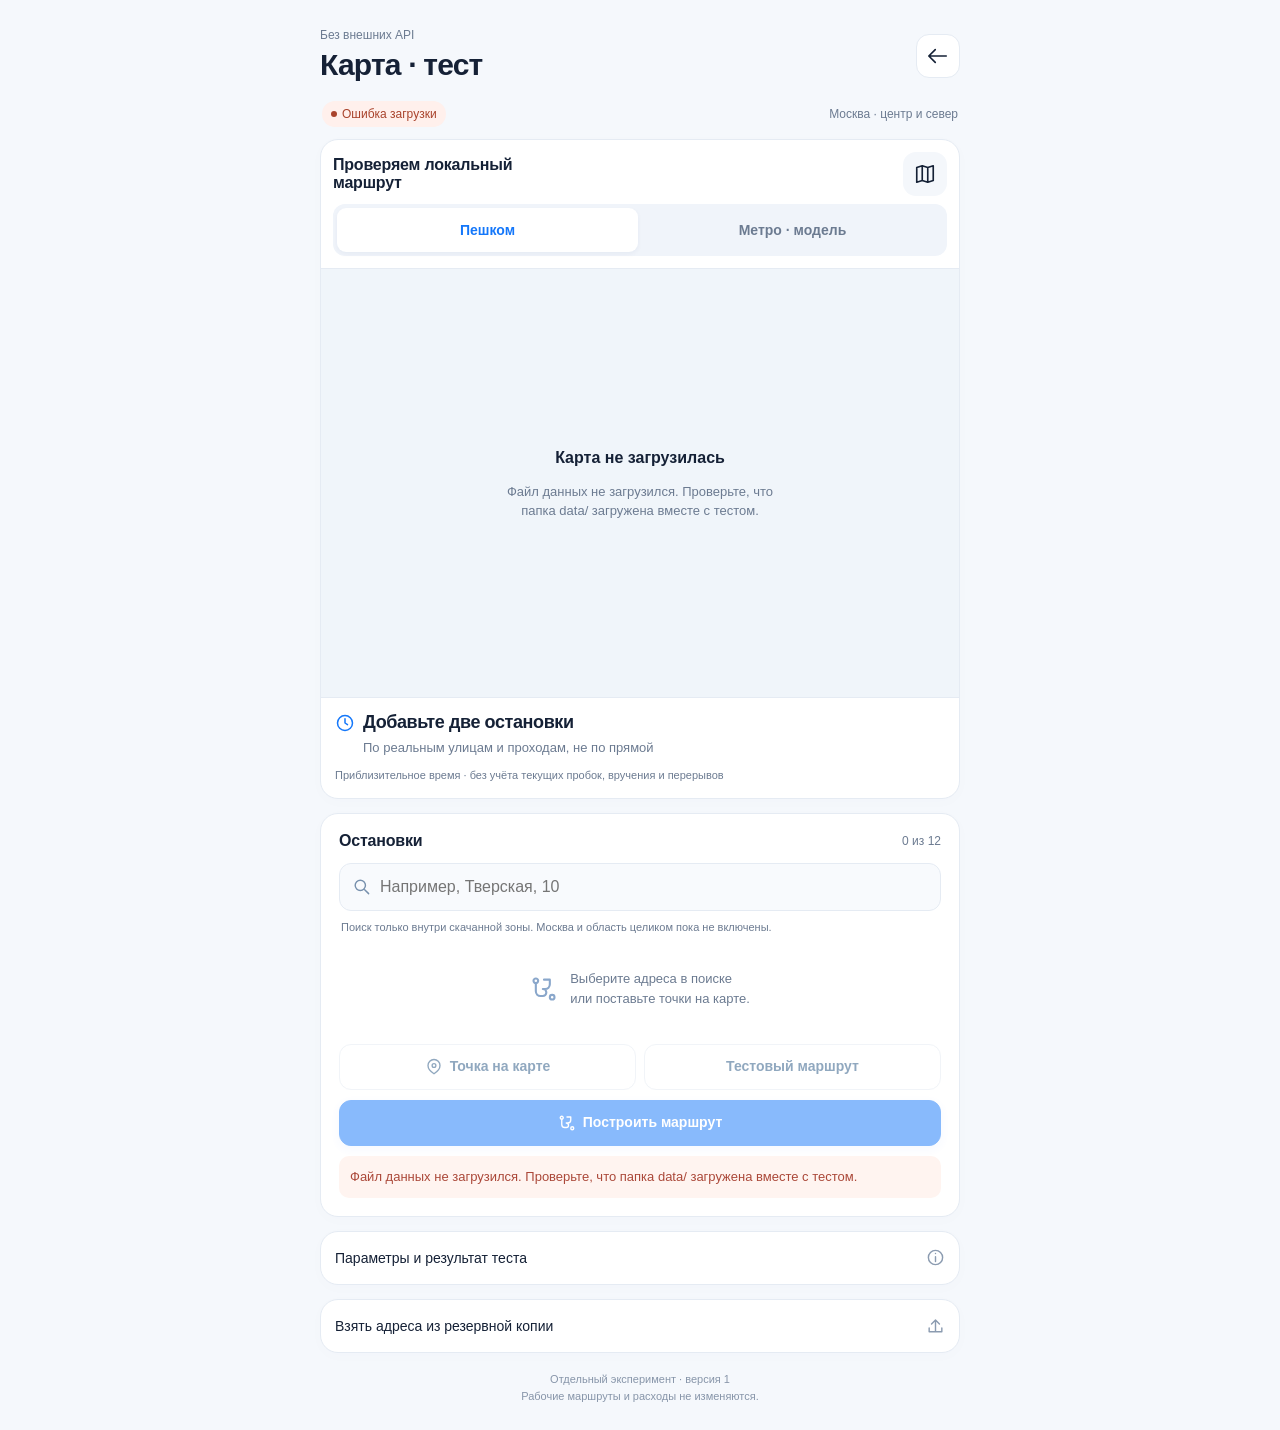
==== map-lab/index.html @ 07b8a817 "Add files via upload" ====
<!doctype html>
<html lang="ru">
<head>
  <meta charset="utf-8">
  <meta name="viewport" content="width=device-width, initial-scale=1, viewport-fit=cover">
  <meta name="theme-color" content="#f5f8fc">
  <meta name="apple-mobile-web-app-capable" content="yes">
  <meta name="apple-mobile-web-app-status-bar-style" content="default">
  <meta http-equiv="Content-Security-Policy" content="default-src 'self'; script-src 'self'; style-src 'self'; img-src 'self' data:; connect-src 'self'; worker-src 'self'; object-src 'none'; base-uri 'self'; form-action 'none'">
  <title>Локальная карта · тест</title>
  <link rel="manifest" href="./manifest.webmanifest">
  <link rel="apple-touch-icon" href="./icons/apple-touch-icon.png">
  <link rel="stylesheet" href="./styles.css">
</head>
<body>
  <svg class="symbols" xmlns="http://www.w3.org/2000/svg" aria-hidden="true"><defs>
    <symbol id="i-map" viewBox="0 0 24 24"><path d="m3 5 6-2 6 2 6-2v16l-6 2-6-2-6 2V5Zm6-2v16m6-14v16"/></symbol>
    <symbol id="i-pin" viewBox="0 0 24 24"><path d="M20 10c0 6-8 11-8 11S4 16 4 10a8 8 0 1 1 16 0Z"/><circle cx="12" cy="10" r="2.5"/></symbol>
    <symbol id="i-plus" viewBox="0 0 24 24"><path d="M12 5v14M5 12h14"/></symbol>
    <symbol id="i-close" viewBox="0 0 24 24"><path d="m6 6 12 12M18 6 6 18"/></symbol>
    <symbol id="i-search" viewBox="0 0 24 24"><circle cx="10.5" cy="10.5" r="6.5"/><path d="m16 16 5 5"/></symbol>
    <symbol id="i-arrow" viewBox="0 0 24 24"><path d="m9 5-7 7 7 7M3 12h18"/></symbol>
    <symbol id="i-check" viewBox="0 0 24 24"><path d="m5 12 4 4L19 6"/></symbol>
    <symbol id="i-info" viewBox="0 0 24 24"><circle cx="12" cy="12" r="9"/><path d="M12 11v6M12 7h.01"/></symbol>
    <symbol id="i-clock" viewBox="0 0 24 24"><circle cx="12" cy="12" r="9"/><path d="M12 7v5l3 2"/></symbol>
    <symbol id="i-up" viewBox="0 0 24 24"><path d="m7 10 5-5 5 5M12 5v14M4 15v5h16v-5"/></symbol>
    <symbol id="i-route" viewBox="0 0 24 24"><circle cx="5" cy="5" r="2"/><circle cx="19" cy="19" r="2"/><path d="M5 7v7a4 4 0 0 0 4 4h2a3 3 0 0 0 0-6h2a4 4 0 0 0 4-4V4h-5"/></symbol>
    <symbol id="i-download" viewBox="0 0 24 24"><path d="M12 3v12m-5-5 5 5 5-5M4 16v5h16v-5"/></symbol>
  </defs></svg>
  <main>
    <header class="topbar"><div><span class="eyebrow">Без внешних API</span><h1>Карта · тест</h1></div><a class="icon-button" href="../" aria-label="Вернуться к курьерскому приложению"><svg><use href="#i-arrow"/></svg></a></header>
    <div class="intro"><span class="status-pill" id="offlineStatus">Подготовка…</span><span>Москва · центр и север</span></div>
    <section class="card map-card" aria-labelledby="mapHeading">
      <div class="map-heading"><h2 id="mapHeading">Проверяем локальный маршрут</h2><button class="icon-button" id="fitMap" aria-label="Показать весь маршрут" title="Показать маршрут"><svg><use href="#i-map"/></svg></button></div>
      <div class="segmented" role="group" aria-label="Способ передвижения"><button id="walkMode" aria-pressed="true">Пешком</button><button id="metroMode" aria-pressed="false">Метро · модель</button></div>
      <div class="map-wrap" id="mapWrap">
        <canvas id="mapCanvas" aria-label="Офлайн-карта улиц и зданий. Адреса можно добавить через поиск ниже." tabindex="0"></canvas>
        <div class="map-loading" id="mapLoading" role="status"><div class="spinner"></div><strong id="loadTitle">Загружаем тестовую карту</strong><span id="loadDetail">Первый запуск: около 27 МБ. Затем можно без интернета.</span></div>
        <div class="map-controls"><button id="zoomIn" aria-label="Приблизить карту">+</button><button id="zoomOut" aria-label="Отдалить карту">−</button></div>
        <div class="placement" id="placement" hidden>Нажмите на карту, чтобы поставить точку</div>
        <div class="map-scale" id="mapScale"></div>
        <a class="attribution" href="https://www.openstreetmap.org/copyright" target="_blank" rel="noopener noreferrer">© OpenStreetMap</a>
      </div>
      <div class="eta-panel" aria-live="polite"><div class="eta-top"><svg><use href="#i-clock"/></svg><strong id="eta">Добавьте две остановки</strong></div><span id="etaDetail">По реальным улицам и проходам, не по прямой</span><p id="estimateCaption">Приблизительное время · без учёта текущих пробок, вручения и перерывов</p></div>
    </section>
    <div class="notice" id="modeNotice" hidden><svg><use href="#i-info"/></svg><p>Метро — экспериментальная модель по реальным путям OSM, <strong>не расписание</strong>. Только прямые поездки на одной линии: без пересадок, автобусов и ожидания. Если пешком быстрее, будет выбран пеший путь.</p></div>
    <section class="card stops-card" aria-labelledby="stopsHeading">
      <div class="section-heading"><h2 id="stopsHeading">Остановки</h2><span id="stopsCount">0 из 12</span></div>
      <form id="searchForm" autocomplete="off"><label class="search-box"><svg><use href="#i-search"/></svg><input id="addressSearch" type="search" placeholder="Например, Тверская, 10" aria-label="Поиск адреса в тестовой зоне" aria-controls="searchResults" aria-expanded="false" maxlength="200" enterkeyhint="search" disabled></label></form>
      <div id="searchResults" class="search-results" hidden></div>
      <p class="search-hint" id="searchHint">Поиск только внутри скачанной зоны. Москва и область целиком пока не включены.</p>
      <ol id="stopsList" class="stops-list"></ol>
      <div class="empty-state" id="emptyState"><svg><use href="#i-route"/></svg><p>Выберите адреса в поиске<br>или поставьте точки на карте.</p></div>
      <div class="stop-actions"><button id="placePoint" class="secondary" disabled><svg><use href="#i-pin"/></svg>Точка на карте</button><button id="publicExample" class="secondary" disabled>Тестовый маршрут</button></div>
      <button id="calculate" class="primary" disabled><svg><use href="#i-route"/></svg><span>Построить маршрут</span></button>
      <p class="inline-error" id="routeError" role="alert" hidden></p>
    </section>
    <section class="card" id="legsCard" aria-labelledby="legsHeading" hidden><div class="section-heading"><h2 id="legsHeading">Участки маршрута</h2></div><div id="legsList"></div></section>
    <details class="card details-card"><summary>Параметры и результат теста<svg><use href="#i-info"/></svg></summary><div class="details-body">
      <label class="field">Скорость пешком, км/ч<input id="walkSpeed" type="number" value="4.8" min="2" max="7" step="0.1" inputmode="decimal"></label>
      <div id="metroParameters" hidden><label class="field">Модельная скорость поезда, км/ч<input id="metroSpeed" type="number" value="35" min="15" max="70" step="1" inputmode="decimal"></label><label class="field">Остановка поезда, секунд<input id="metroDwell" type="number" value="30" min="0" max="120" step="5" inputmode="numeric"></label><label class="field">Вход / выход, минут каждый<input id="accessMinutes" type="number" value="3" min="0" max="15" step="0.5" inputmode="decimal"></label><p>Это открытые параметры модели, а не измеренные времена Московского метро. Для следующего этапа нужны реальные времена между станциями и связи пересадок.</p></div>
      <dl class="metrics"><div><dt>Пакет данных</dt><dd id="packMetric">—</dd></div><div><dt>Адресов в зоне</dt><dd id="addressMetric">—</dd></div><div><dt>Участков графа</dt><dd id="graphMetric">—</dd></div><div><dt>Подготовка графа</dt><dd id="initMetric">—</dd></div><div><dt>Последний расчёт</dt><dd id="routeMetric">—</dd></div><div><dt>Кадр карты</dt><dd id="frameMetric">—</dd></div></dl>
      <p id="dataDescription">Геометрия: OpenStreetMap, выгрузка BBBike от 3 октября 2026. Маршрут — расчётный, не GPS-трек.</p>
      <p>Пунктир у адреса — приблизительный подход от центра объекта к улице. Вход, ограждения и актуальность проходов нужно проверить на месте. Пешеходные ограничения учитываются только там, где они записаны в OSM.</p>
      <button id="exportMetrics" class="secondary" disabled><svg><use href="#i-download"/></svg>Скачать результат теста</button>
    </div></details>
    <details class="card details-card"><summary>Взять адреса из резервной копии<svg><use href="#i-up"/></svg></summary><div class="details-body"><p>Необязательно. Выбранный JSON-файл читается только на телефоне. Рабочая база не открывается и не меняется. Имя клиента, телефон и комментарий не импортируются.</p><label class="file-button">Выбрать JSON<input id="backupFile" type="file" accept=".json,application/json"></label><div id="backupDays" hidden><label class="field">День из файла<select id="backupDate"></select></label><button class="secondary" id="importDay">Добавить адреса этого дня</button></div><p id="importReport" role="status"></p></div></details>
    <footer class="page-footer">Отдельный эксперимент · версия 1<br>Рабочие маршруты и расходы не изменяются.</footer>
  </main>
  <dialog id="pointDialog"><form method="dialog"><div class="dialog-heading"><h2>Изменить остановку</h2><button class="icon-button" value="cancel" aria-label="Закрыть"><svg><use href="#i-close"/></svg></button></div><label class="field">Подпись<input id="pointLabel" maxlength="200"></label><p>Чтобы заменить адрес, удалите эту точку и выберите другой адрес в поиске. Порядок меняется стрелками у остановки.</p><button id="savePoint" class="primary" value="save">Сохранить</button></form></dialog>
  <script src="./map-view.js"></script>
  <script src="./app.js"></script>
</body>
</html>
---- map-lab/styles.css ----
:root {
  color-scheme:light;
  --bg:#f5f8fc;
  --surface:#fff;
  --text:#152136;
  --muted:#6c7b91;
  --blue:#1477fa;
  --line:#e5ebf3;
  --radius:18px;
  font-family:-apple-system,BlinkMacSystemFont,"Segoe UI",sans-serif;
  font-size:16px
}

* {
  box-sizing:border-box
}
html {
  overflow-x:clip;
  overscroll-behavior-x:none
}
body {
  margin:0;
  background:var(--bg);
  color:var(--text);
  overflow-x:clip;
  -webkit-text-size-adjust:100%;
  text-size-adjust:100%
}
button,input,select {
  font:inherit
}
button,a,input,summary {
  -webkit-tap-highlight-color:transparent
}
button {
  cursor:pointer;
  color:inherit
}
button:disabled {
  opacity:.5;
  cursor:default
}
button:focus-visible,a:focus-visible,summary:focus-visible {
  outline:3px solid #81b9ff;
  outline-offset:2px
}
input:focus,select:focus {
  outline:2px solid #9ec8ff;
  outline-offset:2px
}
button {
  touch-action:manipulation
}
svg {
  width:22px;
  height:22px;
  fill:none;
  stroke:currentColor;
  stroke-width:1.8;
  stroke-linecap:round;
  stroke-linejoin:round;
  flex-shrink:0
}
.symbols {
  position:absolute;
  width:0;
  height:0;
  overflow:hidden
}
main {
  max-width:680px;
  margin:0 auto;
  padding:calc(20px + env(safe-area-inset-top)) 14px calc(24px + env(safe-area-inset-bottom))
}
h1,h2,p {
  margin:0
}
h1 {
  font-size:27px;
  letter-spacing:-.8px;
  font-weight:700;
  line-height:1.2
}
h2 {
  font-size:16px;
  font-weight:650;
  letter-spacing:-.2px
}
.topbar {
  display:flex;
  align-items:center;
  justify-content:space-between;
  margin-bottom:18px
}
.eyebrow {
  display:block;
  color:var(--muted);
  font-size:12px;
  margin-bottom:5px
}
.icon-button {
  display:inline-flex;
  align-items:center;
  justify-content:center;
  width:44px;
  height:44px;
  border:1px solid var(--line);
  border-radius:13px;
  background:#fff;
  color:var(--text);
  text-decoration:none;
  flex-shrink:0
}
.intro {
  display:flex;
  gap:8px;
  align-items:center;
  justify-content:space-between;
  font-size:12px;
  color:var(--muted);
  margin:0 2px 12px;
  flex-wrap:wrap
}
.status-pill {
  display:inline-flex;
  align-items:center;
  gap:5px;
  background:#eaf2ff;
  color:#216acc;
  padding:6px 9px;
  border-radius:20px
}
.status-pill::before {
  content:"";
  width:6px;
  height:6px;
  background:currentColor;
  border-radius:50%
}
.status-pill[data-state=ready] {
  background:#e9f6f0;
  color:#23734f
}
.status-pill[data-state=error] {
  background:#fff0ec;
  color:#a9432c
}
.card {
  background:var(--surface);
  border:1px solid var(--line);
  border-radius:var(--radius);
  box-shadow:0 3px 16px #1d3c6c04;
  margin-bottom:14px;
  min-width:0;
  overflow:hidden
}
.map-heading {
  display:flex;
  align-items:center;
  justify-content:space-between;
  gap:8px;
  padding:12px 12px 8px
}
.map-heading h2 {
  max-width:250px
}
.map-heading .icon-button {
  border:none;
  background:#f4f7fb
}
.segmented {
  display:grid;
  grid-template-columns:1fr 1fr;
  gap:4px;
  background:#f0f4fa;
  margin:0 12px 12px;
  padding:4px;
  border-radius:12px
}
.segmented button {
  border:0;
  background:transparent;
  color:var(--muted);
  border-radius:9px;
  min-height:44px;
  font-size:14px;
  font-weight:550
}
.segmented [aria-pressed=true] {
  background:#fff;
  color:var(--blue);
  box-shadow:0 2px 5px #1434620c
}
.map-wrap {
  position:relative;
  height:330px;
  background:#edf3f8;
  overflow:hidden;
  border-block:1px solid var(--line)
}
#mapCanvas {
  width:100%;
  height:100%;
  display:block;
  touch-action:none;
  outline-offset:-3px
}
.map-loading {
  position:absolute;
  inset:0;
  display:flex;
  align-items:center;
  justify-content:center;
  flex-direction:column;
  padding:24px;
  gap:12px;
  background:#f0f5fa;
  text-align:center;
  line-height:1.5;
  z-index:4
}
.map-loading span {
  font-size:13px;
  color:var(--muted);
  max-width:280px
}
.spinner {
  width:25px;
  height:25px;
  border:3px solid #d7e7fa;
  border-top-color:var(--blue);
  border-radius:50%;
  animation:spin .85s linear infinite
}
@keyframes spin {
  to {
  transform:rotate(360deg)
}

}
.map-controls {
  position:absolute;
  right:12px;
  top:12px;
  display:flex;
  flex-direction:column;
  gap:7px
}
.map-controls button {
  height:44px;
  width:44px;
  border:1px solid #dfe6ef;
  background:#fffffff2;
  border-radius:12px;
  font-size:24px;
  line-height:1;
  box-shadow:0 3px 8px #15385e0a
}
.placement {
  position:absolute;
  left:10px;
  right:65px;
  top:12px;
  font-size:12px;
  line-height:1.4;
  background:#fff;
  color:#2468c4;
  padding:9px 10px;
  border-radius:10px;
  pointer-events:none;
  box-shadow:0 2px 6px #14345212
}
.attribution {
  position:absolute;
  right:0;
  bottom:0;
  background:#ffffffd9;
  color:#4e6179;
  padding:3px 5px;
  font-size:10px;
  text-decoration:none
}
.map-scale {
  position:absolute;
  left:10px;
  bottom:10px;
  border-bottom:2px solid #596b81;
  border-inline:2px solid #596b81;
  text-align:center;
  font-size:10px;
  color:#41536b;
  text-shadow:0 1px #fff;
  pointer-events:none
}
.eta-panel {
  padding:14px
}
.eta-top {
  display:flex;
  align-items:center;
  gap:8px;
  font-size:18px;
  letter-spacing:-.4px
}
.eta-top svg {
  color:var(--blue);
  width:20px;
  height:20px
}
.eta-panel>span {
  display:block;
  color:var(--muted);
  font-size:13px;
  line-height:1.4;
  margin:6px 0 0 28px
}
.eta-panel p {
  font-size:11px;
  color:var(--muted);
  line-height:1.5;
  margin-top:10px
}
.notice {
  display:flex;
  gap:9px;
  padding:12px 13px;
  margin:0 0 14px;
  border-radius:14px;
  background:#eef4ff;
  color:#42628d;
  font-size:12px;
  line-height:1.5
}
.notice svg {
  width:18px;
  height:18px;
  margin-top:1px
}
.notice strong {
  font-weight:650
}
.stops-card {
  padding:14px
}
.section-heading {
  display:flex;
  justify-content:space-between;
  align-items:center;
  gap:8px;
  margin-bottom:13px
}
.section-heading>span {
  font-size:12px;
  color:var(--muted)
}
.search-box {
  display:flex;
  gap:9px;
  align-items:center;
  min-height:48px;
  border:1px solid var(--line);
  border-radius:12px;
  background:#f8fafd;
  padding:0 12px
}
.search-box svg {
  color:#7790ad;
  width:19px;
  height:19px
}
.search-box input {
  border:0;
  background:none;
  min-width:0;
  flex:1;
  width:100%;
  padding:13px 0;
  color:var(--text);
  font-size:16px;
  outline-offset:0;
  outline:0
}
.search-box:focus-within {
  border-color:#91bdff
}
.search-results {
  border:1px solid var(--line);
  border-radius:12px;
  margin-top:8px;
  overflow:auto;
  max-height:280px
}
.search-results button {
  display:flex;
  text-align:left;
  align-items:center;
  gap:9px;
  width:100%;
  background:#fff;
  border:0;
  border-bottom:1px solid var(--line);
  padding:11px 12px;
  min-height:48px;
  font-size:14px;
  overflow-wrap:anywhere
}
.search-results button:last-child {
  border:0
}
.search-results button svg {
  color:var(--blue);
  width:17px;
  height:17px
}
.search-results .no-results {
  font-size:13px;
  padding:12px;
  color:var(--muted);
  line-height:1.5
}
.search-hint {
  font-size:11px;
  color:var(--muted);
  line-height:1.5;
  margin:8px 2px 12px
}
.stops-list {
  list-style:none;
  padding:0;
  margin:0
}
.stop-row {
  display:grid;
  grid-template-columns:28px minmax(0,1fr) auto;
  gap:7px;
  align-items:center;
  border-bottom:1px solid var(--line);
  padding:10px 0
}
.stop-number {
  width:25px;
  height:25px;
  display:flex;
  align-items:center;
  justify-content:center;
  background:#eaf2ff;
  color:var(--blue);
  font-size:12px;
  border-radius:50%;
  font-weight:650
}
.stop-copy {
  border:0;
  background:none;
  padding:7px 0;
  text-align:left;
  min-width:0;
  font-size:14px;
  font-weight:550;
  overflow-wrap:anywhere;
  line-height:1.4
}
.stop-copy small {
  display:block;
  font-size:11px;
  color:var(--muted);
  font-weight:400
}
.stop-buttons {
  display:flex;
  align-items:center;
  gap:0
}
.stop-buttons button {
  width:36px;
  height:44px;
  display:flex;
  align-items:center;
  justify-content:center;
  background:none;
  border:0;
  color:#70839c
}
.stop-buttons .delete {
  color:#a86060
}
.stop-buttons svg {
  width:17px;
  height:17px
}
.stop-buttons .up {
  transform:rotate(90deg)
}
.stop-buttons .down {
  transform:rotate(-90deg)
}
.empty-state {
  display:flex;
  align-items:center;
  justify-content:center;
  gap:12px;
  color:var(--muted);
  padding:22px 6px;
  font-size:13px;
  line-height:1.5
}
.empty-state svg {
  width:28px;
  height:28px;
  color:#8aa7cb
}
.stop-actions {
  display:grid;
  grid-template-columns:1fr 1fr;
  gap:8px;
  margin:14px 0 10px
}
.primary,.secondary {
  min-height:46px;
  display:inline-flex;
  gap:7px;
  align-items:center;
  justify-content:center;
  border-radius:12px;
  padding:10px 12px;
  line-height:1.25;
  text-align:center;
  font-weight:550;
  font-size:14px;
  border:1px solid var(--line);
  background:#fff;
  color:#245381
}
.primary {
  background:var(--blue);
  color:#fff;
  border-color:var(--blue);
  width:100%;
  box-shadow:0 3px 9px #1477fa12
}
.secondary svg,.primary svg {
  width:18px;
  height:18px
}
.inline-error {
  font-size:13px;
  line-height:1.5;
  color:#ab4839;
  background:#fff4f0;
  padding:11px;
  border-radius:10px;
  margin-top:10px
}
.details-card summary {
  display:flex;
  justify-content:space-between;
  align-items:center;
  gap:10px;
  padding:16px 14px;
  font-size:14px;
  cursor:pointer;
  list-style:none;
  min-height:52px
}
.details-card summary::-webkit-details-marker {
  display:none
}
.details-card summary svg {
  color:#8b9bb0;
  width:19px;
  height:19px
}
.details-body {
  padding:0 14px 14px
}
.details-body p {
  font-size:12px;
  color:var(--muted);
  line-height:1.55;
  margin:10px 0
}
.field {
  display:flex;
  justify-content:space-between;
  align-items:center;
  gap:12px;
  font-size:13px;
  line-height:1.4;
  margin:0 0 10px;
  min-width:0
}
.field input,.field select {
  font-size:16px;
  color:var(--text);
  background:#f8fafd;
  border:1px solid var(--line);
  border-radius:9px;
  padding:8px;
  min-height:44px;
  min-width:0;
  width:88px;
  flex-shrink:0
}
.field select {
  width:160px
}
.metrics {
  margin:14px 0;
  font-size:12px
}
.metrics>div {
  display:flex;
  gap:15px;
  justify-content:space-between;
  padding:9px 0;
  border-top:1px solid var(--line)
}
.metrics dt {
  color:var(--muted)
}
.metrics dd {
  margin:0;
  text-align:right;
  font-variant-numeric:tabular-nums
}
.file-button {
  display:block;
  padding:12px;
  text-align:center;
  border:1px solid #bed7f9;
  border-radius:11px;
  font-size:14px;
  color:var(--blue);
  cursor:pointer;
  margin:12px 0
}
.file-button input {
  display:block;
  max-width:100%;
  font-size:12px;
  margin-top:9px
}
.page-footer {
  text-align:center;
  font-size:11px;
  color:#8795a9;
  line-height:1.6;
  margin:18px 0 0
}
#legsCard {
  padding:14px
}
.leg-row {
  padding:12px 0;
  border-top:1px solid var(--line)
}
.leg-title {
  display:flex;
  justify-content:space-between;
  gap:8px;
  font-size:13px;
  font-weight:600;
  line-height:1.4
}
.leg-title>span {
  min-width:0;
  overflow-wrap:anywhere
}
.leg-title strong {
  white-space:nowrap;
  font-variant-numeric:tabular-nums;
  font-weight:600
}
.leg-row p {
  font-size:12px;
  color:var(--muted);
  line-height:1.5;
  margin-top:6px
}
dialog {
  border:1px solid var(--line);
  border-radius:20px;
  padding:18px;
  max-width:calc(100% - 28px);
  width:400px;
  color:var(--text);
  box-shadow:0 20px 80px #10244935;
  max-height:80dvh;
  overflow:auto
}
dialog::backdrop {
  background:#14213e55;
  backdrop-filter:blur(3px)
}
.dialog-heading {
  display:flex;
  align-items:center;
  justify-content:space-between;
  gap:8px;
  margin-bottom:15px
}
dialog .field {
  display:block
}
dialog .field input {
  display:block;
  width:100%;
  margin-top:8px
}
dialog p {
  font-size:13px;
  color:var(--muted);
  line-height:1.5;
  margin:12px 0
}
dialog .primary {
  margin-top:14px
}
[hidden] {
  display:none!important
}
@media(min-width:700px) {
  main {
  padding-inline:20px
}
.map-wrap {
  height:430px
}
.stops-card {
  padding:18px
}
.topbar {
  margin-top:8px
}
h1 {
  font-size:30px
}

}
@media(max-width:340px) {
  main {
  padding-inline:10px
}
.map-wrap {
  height:300px
}
.stop-buttons button {
  width:32px
}
.stop-row {
  gap:4px
}
.stop-actions .secondary {
  font-size:12px;
  padding:9px 7px
}
.map-heading h2 {
  font-size:14px
}

}
@media(prefers-reduced-motion:reduce) {
  *,*::before,*::after {
  animation:none!important;
  scroll-behavior:auto!important
}

}
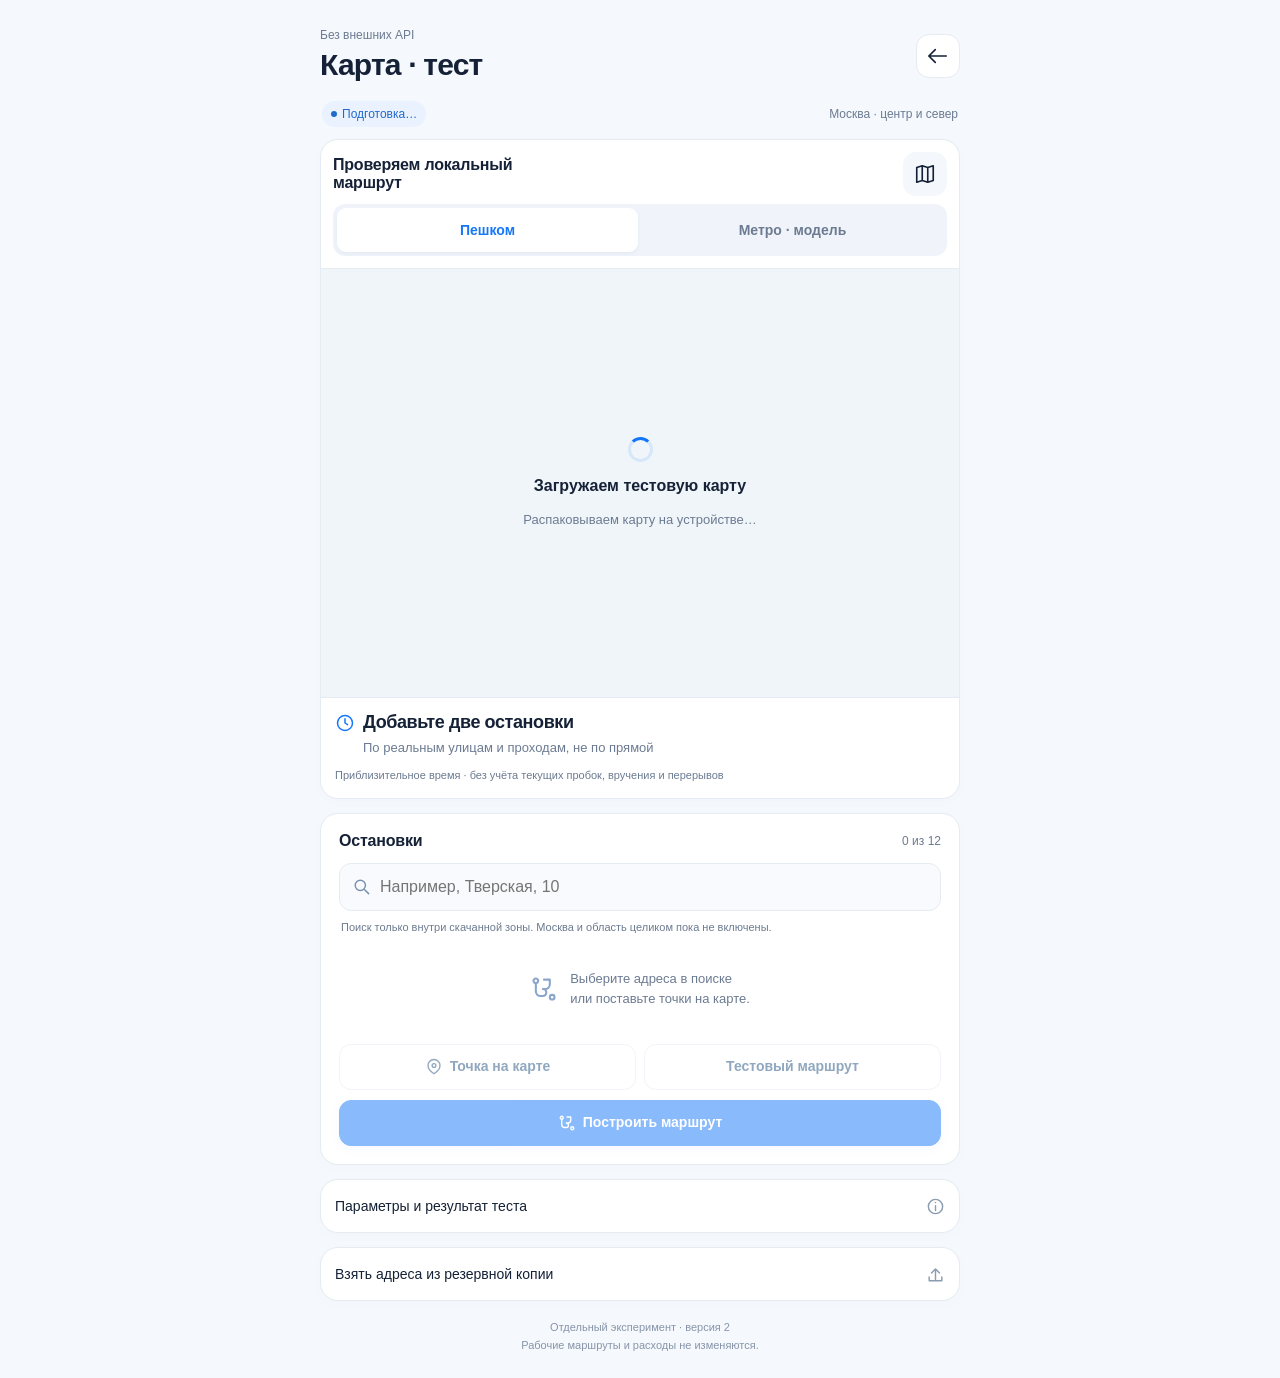
==== commit 7acaf990: "Add files via upload" ====
--- a/map-lab/index.html
+++ b/map-lab/index.html
@@ -35,7 +35,7 @@
       <div class="segmented" role="group" aria-label="Способ передвижения"><button id="walkMode" aria-pressed="true">Пешком</button><button id="metroMode" aria-pressed="false">Метро · модель</button></div>
       <div class="map-wrap" id="mapWrap">
         <canvas id="mapCanvas" aria-label="Офлайн-карта улиц и зданий. Адреса можно добавить через поиск ниже." tabindex="0"></canvas>
-        <div class="map-loading" id="mapLoading" role="status"><div class="spinner"></div><strong id="loadTitle">Загружаем тестовую карту</strong><span id="loadDetail">Первый запуск: около 27 МБ. Затем можно без интернета.</span></div>
+        <div class="map-loading" id="mapLoading" role="status"><div class="spinner"></div><strong id="loadTitle">Загружаем тестовую карту</strong><span id="loadDetail">Первый запуск: около 9 МБ. Затем можно без интернета.</span></div>
         <div class="map-controls"><button id="zoomIn" aria-label="Приблизить карту">+</button><button id="zoomOut" aria-label="Отдалить карту">−</button></div>
         <div class="placement" id="placement" hidden>Нажмите на карту, чтобы поставить точку</div>
         <div class="map-scale" id="mapScale"></div>
@@ -65,7 +65,7 @@
       <button id="exportMetrics" class="secondary" disabled><svg><use href="#i-download"/></svg>Скачать результат теста</button>
     </div></details>
     <details class="card details-card"><summary>Взять адреса из резервной копии<svg><use href="#i-up"/></svg></summary><div class="details-body"><p>Необязательно. Выбранный JSON-файл читается только на телефоне. Рабочая база не открывается и не меняется. Имя клиента, телефон и комментарий не импортируются.</p><label class="file-button">Выбрать JSON<input id="backupFile" type="file" accept=".json,application/json"></label><div id="backupDays" hidden><label class="field">День из файла<select id="backupDate"></select></label><button class="secondary" id="importDay">Добавить адреса этого дня</button></div><p id="importReport" role="status"></p></div></details>
-    <footer class="page-footer">Отдельный эксперимент · версия 1<br>Рабочие маршруты и расходы не изменяются.</footer>
+    <footer class="page-footer">Отдельный эксперимент · версия 2<br>Рабочие маршруты и расходы не изменяются.</footer>
   </main>
   <dialog id="pointDialog"><form method="dialog"><div class="dialog-heading"><h2>Изменить остановку</h2><button class="icon-button" value="cancel" aria-label="Закрыть"><svg><use href="#i-close"/></svg></button></div><label class="field">Подпись<input id="pointLabel" maxlength="200"></label><p>Чтобы заменить адрес, удалите эту точку и выберите другой адрес в поиске. Порядок меняется стрелками у остановки.</p><button id="savePoint" class="primary" value="save">Сохранить</button></form></dialog>
   <script src="./map-view.js"></script>
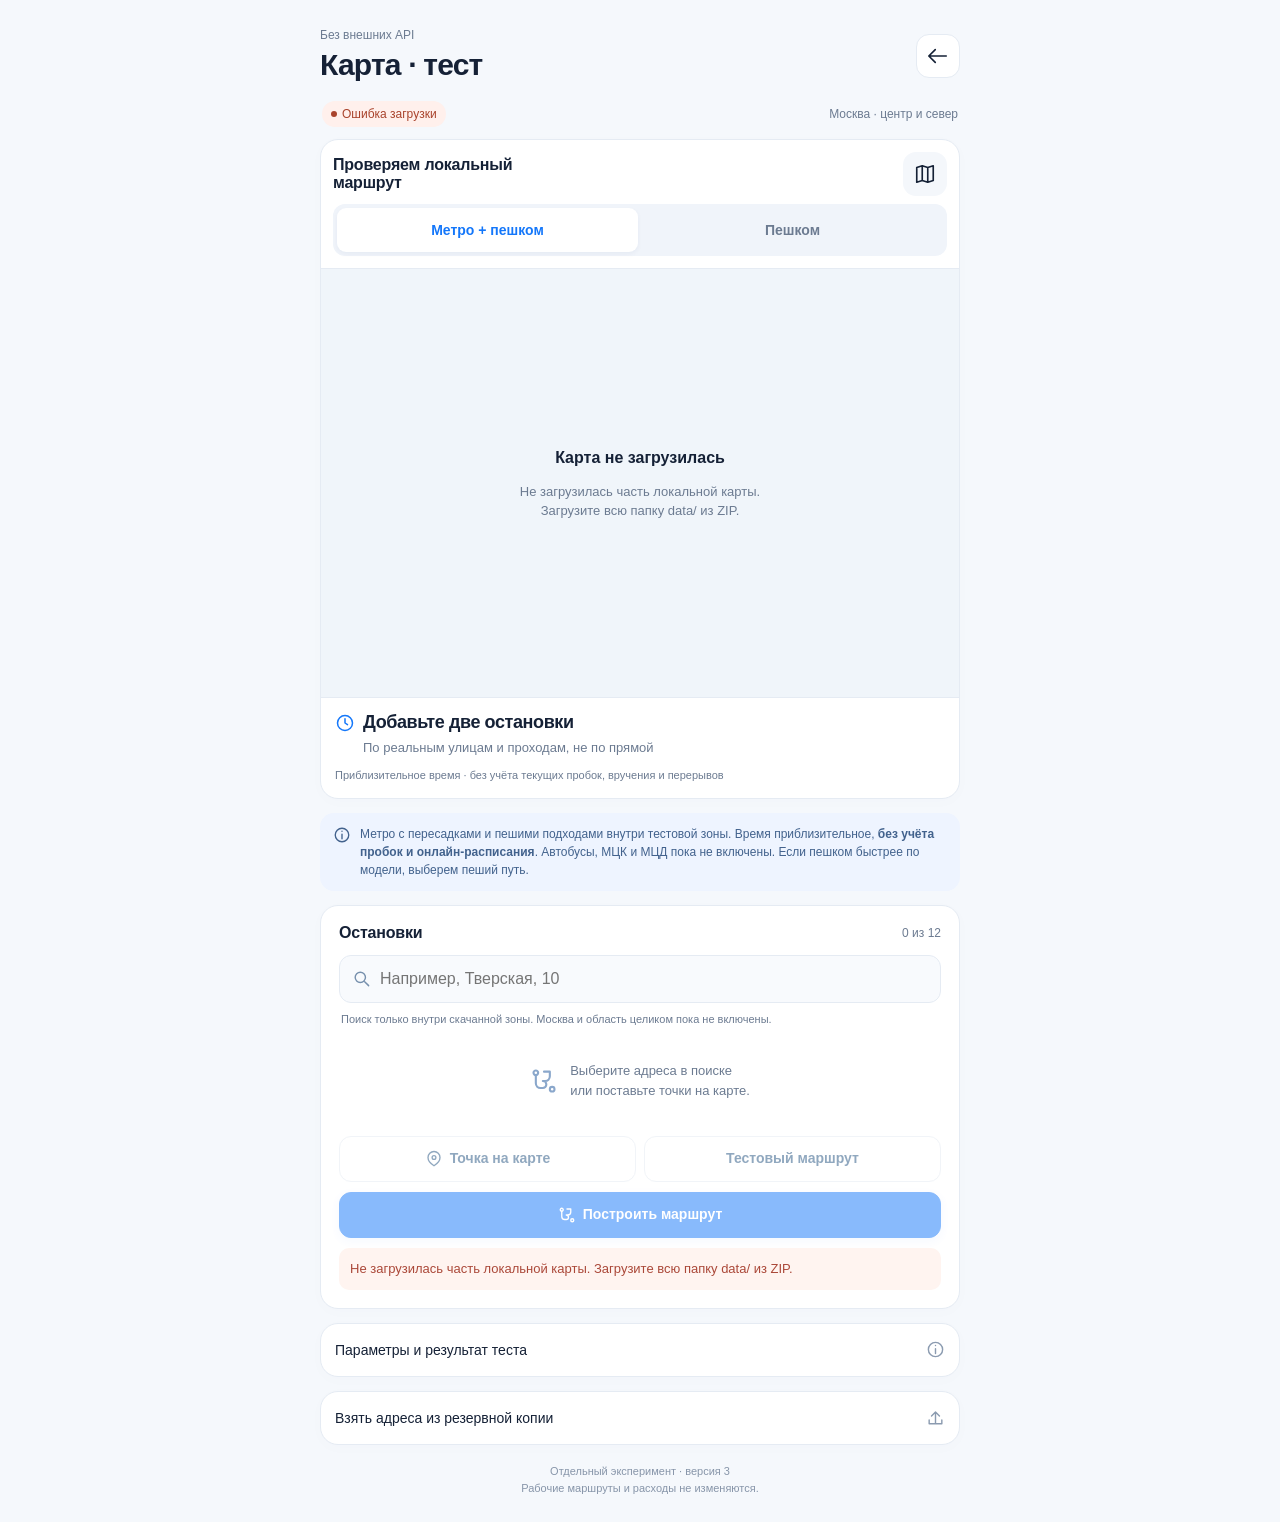
==== commit 3b2021ff: "Add files via upload" ====
--- a/map-lab/index.html
+++ b/map-lab/index.html
@@ -32,7 +32,7 @@
     <div class="intro"><span class="status-pill" id="offlineStatus">Подготовка…</span><span>Москва · центр и север</span></div>
     <section class="card map-card" aria-labelledby="mapHeading">
       <div class="map-heading"><h2 id="mapHeading">Проверяем локальный маршрут</h2><button class="icon-button" id="fitMap" aria-label="Показать весь маршрут" title="Показать маршрут"><svg><use href="#i-map"/></svg></button></div>
-      <div class="segmented" role="group" aria-label="Способ передвижения"><button id="walkMode" aria-pressed="true">Пешком</button><button id="metroMode" aria-pressed="false">Метро · модель</button></div>
+      <div class="segmented" role="group" aria-label="Способ передвижения"><button id="metroMode" aria-pressed="true">Метро + пешком</button><button id="walkMode" aria-pressed="false">Пешком</button></div>
       <div class="map-wrap" id="mapWrap">
         <canvas id="mapCanvas" aria-label="Офлайн-карта улиц и зданий. Адреса можно добавить через поиск ниже." tabindex="0"></canvas>
         <div class="map-loading" id="mapLoading" role="status"><div class="spinner"></div><strong id="loadTitle">Загружаем тестовую карту</strong><span id="loadDetail">Первый запуск: около 9 МБ. Затем можно без интернета.</span></div>
@@ -43,7 +43,7 @@
       </div>
       <div class="eta-panel" aria-live="polite"><div class="eta-top"><svg><use href="#i-clock"/></svg><strong id="eta">Добавьте две остановки</strong></div><span id="etaDetail">По реальным улицам и проходам, не по прямой</span><p id="estimateCaption">Приблизительное время · без учёта текущих пробок, вручения и перерывов</p></div>
     </section>
-    <div class="notice" id="modeNotice" hidden><svg><use href="#i-info"/></svg><p>Метро — экспериментальная модель по реальным путям OSM, <strong>не расписание</strong>. Только прямые поездки на одной линии: без пересадок, автобусов и ожидания. Если пешком быстрее, будет выбран пеший путь.</p></div>
+    <div class="notice" id="modeNotice"><svg><use href="#i-info"/></svg><p>Метро с пересадками и пешими подходами внутри тестовой зоны. Время приблизительное, <strong>без учёта пробок и онлайн-расписания</strong>. Автобусы, МЦК и МЦД пока не включены. Если пешком быстрее по модели, выберем пеший путь.</p></div>
     <section class="card stops-card" aria-labelledby="stopsHeading">
       <div class="section-heading"><h2 id="stopsHeading">Остановки</h2><span id="stopsCount">0 из 12</span></div>
       <form id="searchForm" autocomplete="off"><label class="search-box"><svg><use href="#i-search"/></svg><input id="addressSearch" type="search" placeholder="Например, Тверская, 10" aria-label="Поиск адреса в тестовой зоне" aria-controls="searchResults" aria-expanded="false" maxlength="200" enterkeyhint="search" disabled></label></form>
@@ -58,17 +58,18 @@
     <section class="card" id="legsCard" aria-labelledby="legsHeading" hidden><div class="section-heading"><h2 id="legsHeading">Участки маршрута</h2></div><div id="legsList"></div></section>
     <details class="card details-card"><summary>Параметры и результат теста<svg><use href="#i-info"/></svg></summary><div class="details-body">
       <label class="field">Скорость пешком, км/ч<input id="walkSpeed" type="number" value="4.8" min="2" max="7" step="0.1" inputmode="decimal"></label>
-      <div id="metroParameters" hidden><label class="field">Модельная скорость поезда, км/ч<input id="metroSpeed" type="number" value="35" min="15" max="70" step="1" inputmode="decimal"></label><label class="field">Остановка поезда, секунд<input id="metroDwell" type="number" value="30" min="0" max="120" step="5" inputmode="numeric"></label><label class="field">Вход / выход, минут каждый<input id="accessMinutes" type="number" value="3" min="0" max="15" step="0.5" inputmode="decimal"></label><p>Это открытые параметры модели, а не измеренные времена Московского метро. Для следующего этапа нужны реальные времена между станциями и связи пересадок.</p></div>
+      <div id="metroParameters"><label class="field">Модельная скорость поезда, км/ч<input id="metroSpeed" type="number" value="35" min="15" max="70" step="1" inputmode="decimal"></label><label class="field">Остановка поезда, секунд<input id="metroDwell" type="number" value="30" min="0" max="120" step="5" inputmode="numeric"></label><label class="field">Вход / выход, минут каждый<input id="accessMinutes" type="number" value="3" min="0" max="15" step="0.5" inputmode="decimal"></label><label class="field">Пересадка между линиями, минут<input id="transferMinutes" type="number" value="5" min="1" max="15" step="0.5" inputmode="decimal"></label><label class="field">Ожидание каждого поезда, минут<input id="waitMinutes" type="number" value="0" min="0" max="15" step="0.5" inputmode="decimal"></label><p>По умолчанию ожидание не учитывается. Скорость, остановки, вход/выход и пересадки — параметры оценки, а не проверенные времена каждого перегона. Пунктир пересадки показывает связь станций, а не точную схему подземного коридора.</p></div>
       <dl class="metrics"><div><dt>Пакет данных</dt><dd id="packMetric">—</dd></div><div><dt>Адресов в зоне</dt><dd id="addressMetric">—</dd></div><div><dt>Участков графа</dt><dd id="graphMetric">—</dd></div><div><dt>Подготовка графа</dt><dd id="initMetric">—</dd></div><div><dt>Последний расчёт</dt><dd id="routeMetric">—</dd></div><div><dt>Кадр карты</dt><dd id="frameMetric">—</dd></div></dl>
       <p id="dataDescription">Геометрия: OpenStreetMap, выгрузка BBBike от 3 октября 2026. Маршрут — расчётный, не GPS-трек.</p>
       <p>Пунктир у адреса — приблизительный подход от центра объекта к улице. Вход, ограждения и актуальность проходов нужно проверить на месте. Пешеходные ограничения учитываются только там, где они записаны в OSM.</p>
       <button id="exportMetrics" class="secondary" disabled><svg><use href="#i-download"/></svg>Скачать результат теста</button>
     </div></details>
     <details class="card details-card"><summary>Взять адреса из резервной копии<svg><use href="#i-up"/></svg></summary><div class="details-body"><p>Необязательно. Выбранный JSON-файл читается только на телефоне. Рабочая база не открывается и не меняется. Имя клиента, телефон и комментарий не импортируются.</p><label class="file-button">Выбрать JSON<input id="backupFile" type="file" accept=".json,application/json"></label><div id="backupDays" hidden><label class="field">День из файла<select id="backupDate"></select></label><button class="secondary" id="importDay">Добавить адреса этого дня</button></div><p id="importReport" role="status"></p></div></details>
-    <footer class="page-footer">Отдельный эксперимент · версия 2<br>Рабочие маршруты и расходы не изменяются.</footer>
+    <footer class="page-footer">Отдельный эксперимент · версия 3<br>Рабочие маршруты и расходы не изменяются.</footer>
   </main>
   <dialog id="pointDialog"><form method="dialog"><div class="dialog-heading"><h2>Изменить остановку</h2><button class="icon-button" value="cancel" aria-label="Закрыть"><svg><use href="#i-close"/></svg></button></div><label class="field">Подпись<input id="pointLabel" maxlength="200"></label><p>Чтобы заменить адрес, удалите эту точку и выберите другой адрес в поиске. Порядок меняется стрелками у остановки.</p><button id="savePoint" class="primary" value="save">Сохранить</button></form></dialog>
   <script src="./map-view.js"></script>
+  <script src="./address-store.js"></script>
   <script src="./app.js"></script>
 </body>
 </html>
--- a/map-lab/styles.css
+++ b/map-lab/styles.css
@@ -10,6 +10,8 @@
   font-family:-apple-system,BlinkMacSystemFont,"Segoe UI",sans-serif;
   font-size:16px
 }
+.journey-steps { padding-left:20px; margin:12px 0; font-size:14px; line-height:1.5; color:#33455c; }
+.journey-steps li { margin:7px 0; overflow-wrap:anywhere; }
 
 * {
   box-sizing:border-box
